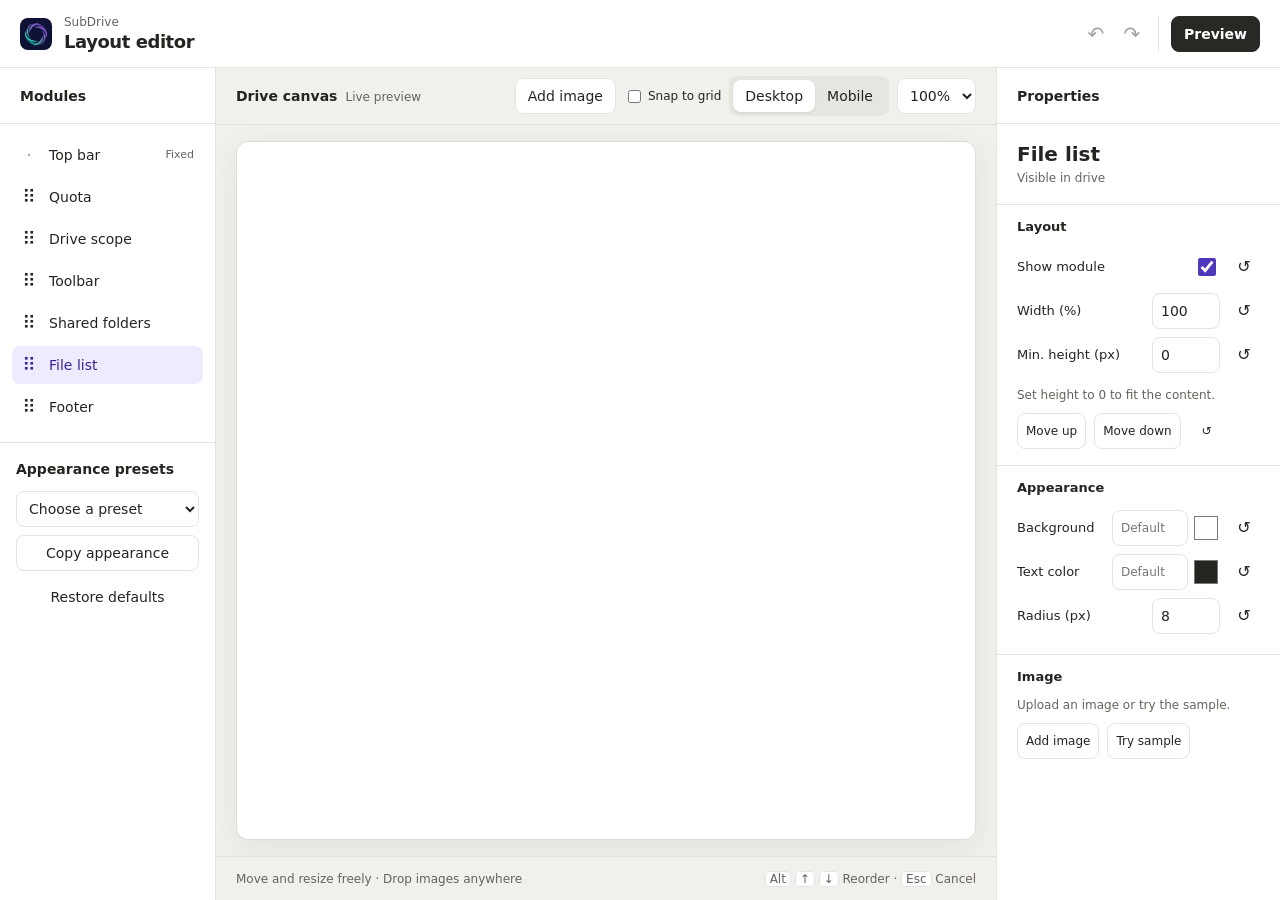
==== static/blocks-editor-en.html @ d9ae136d "feat(visual): 视觉基础五层 + 全屏积木编辑器（Codex 交付） - 样式分层：visual-tokens / components / pages / ux / finish / a" ====
<!doctype html>
<html lang="en">
<meta charset="utf-8">
<meta name="viewport" content="width=device-width, initial-scale=1">
<title>Layout editor · SubDrive</title>
<style>
:root {
  color-scheme: light;
  --paper: #fff;
  --canvas: #f1f0ed;
  --line: #e5e3df;
  --ink: #252421;
  --muted: #66635e;
  --soft: #f6f5f3;
  --accent: #5038bd;
  --tint: #efebff;
  font: 14px/20px Inter, "Segoe UI", "Microsoft YaHei", system-ui, sans-serif;
  color: var(--ink);
}
* { box-sizing: border-box; }
body { margin: 0; height: 100dvh; display: flex; flex-direction: column; overflow: hidden; }
[hidden] { display: none !important; }
h1, h2, h3, p { margin: 0; }
button, input, select { font: inherit; color: inherit; }
button, select, input[type=number], input[type=text] {
  height: 36px; border: 1px solid var(--line); border-radius: 8px; background: var(--paper);
}
button { padding: 0 12px; cursor: pointer; white-space: nowrap; }
select, input[type=text], input[type=number] { padding: 0 8px; min-width: 0; }
button:hover:not(:disabled) { background: var(--soft); }
button:disabled { opacity: .42; cursor: default; }
:focus-visible { outline: 2px solid var(--accent); outline-offset: 2px; }
.primary { background: #292824; color: white; border-color: #292824; font-weight: 650; }
.primary:hover:not(:disabled) { background: #46433f; }
.quiet, .icon { border-color: transparent; background: transparent; }
.icon { width: 36px; padding: 0; font-size: 20px; }
.mast { display: flex; align-items: center; justify-content: space-between; gap: 12px; min-height: 68px; padding: 8px 20px; border-bottom: 1px solid var(--line); }
.identity, .top-actions, .history, .canvas-tools { display: flex; align-items: center; gap: 8px; }
.identity { gap: 12px; }
.identity img { border-radius: 8px; }
.product { color: var(--muted); font-size: 12px; line-height: 16px; display: block; }
h1 { font-size: 18px; line-height: 24px; letter-spacing: -.025em; }
h2 { font-size: 14px; line-height: 20px; }
.history { gap: 0; padding: 0 8px; margin-right: 4px; border-right: 1px solid var(--line); }
.workspace { display: grid; grid-template-columns: 216px minmax(0, 1fr) 284px; min-height: 0; flex: 1; }
.rail { background: var(--paper); min-height: 0; overflow: auto; }
.layers { border-right: 1px solid var(--line); }
.inspector { border-left: 1px solid var(--line); }
.panel-head { display: flex; justify-content: space-between; align-items: center; min-height: 56px; padding: 8px 20px; border-bottom: 1px solid var(--line); }
#layers { padding: 12px; }
.layer {
  display: grid; align-items: center; grid-template-columns: 32px minmax(0, 1fr); gap: 4px;
  border: 1px solid transparent; border-radius: 8px; margin-bottom: 4px;
}
.layer.is-selected { background: var(--tint); color: #392394; }
.layer.is-target { border-top-color: var(--accent); }
.layer button { border: 0; background: transparent; color: inherit; }
.layer-handle { padding: 0; font-size: 18px; touch-action: none; cursor: grab; }
.layer-name { padding: 0 8px 0 0; display: flex; align-items: center; justify-content: space-between; text-align: left; gap: 4px; }
.layer-name > span:last-child { font-size: 11px; color: var(--muted); }
.layer-tools { display: grid; gap: 8px; border-top: 1px solid var(--line); padding: 16px; }
.layer-tools label { font-weight: 650; margin-bottom: 4px; }
#sticker-layers { padding: 0 12px; }
.snap-control { display:flex; align-items:center; gap:4px; white-space:nowrap; font-size:12px; }
.snap-control input { accent-color:var(--accent); }
.stage { display: flex; flex-direction: column; min-width: 0; min-height: 0; background: var(--canvas); }
.stage-bar { min-height: 56px; display: flex; align-items: center; justify-content: space-between; gap: 8px; padding: 8px 20px; border-bottom: 1px solid #e2dfda; }
.stage-label { display: flex; align-items: baseline; gap: 8px; white-space: nowrap; }
.stage-label span, .stage-foot { color: var(--muted); font-size: 12px; }
.device { display: flex; padding: 4px; border-radius: 8px; background: #e7e5e0; }
.device button { height: 32px; background: transparent; border: 0; }
.device button[aria-pressed=true] { background: #fff; box-shadow: 0 1px 2px #211e151a; }
.stage-scroll { flex: 1; min-height: 0; padding: 16px 20px; display: flex; justify-content: center; overflow: auto; }
.preview-shell { width: min(calc((100% - 2px) * var(--zoom, 1) + 2px), calc(1078px * var(--zoom, 1) + 2px)); border: 1px solid #dedbd4; border-radius: 12px; overflow: hidden; background: #fff; box-shadow: 0 8px 32px #34302012; }
iframe { border: 0; display: block; width: 100%; height: 100%; }
.phone .preview-shell { max-width: calc(390px * var(--zoom, 1) + 2px); }
.stage-foot { min-height: 44px; display: flex; align-items: center; justify-content: space-between; gap: 8px; padding: 4px 20px; border-top: 1px solid #e2dfda; }
kbd { font: inherit; background: #fff; border: 1px solid var(--line); padding: 0 4px; border-radius: 4px; }
.selected-head { padding: 16px 20px; }
.selected-head h3 { font-size: 20px; line-height: 28px; }
.selected-head p, .hint, .empty-inspector { color: var(--muted); font-size: 12px; line-height: 20px; }
.empty-inspector { padding: 20px; }
.group { padding: 12px 20px 16px; border-top: 1px solid var(--line); }
.group h3 { font-size: 13px; margin-bottom: 8px; }
.field { display: grid; grid-template-columns: minmax(0, 1fr) auto 32px; align-items: center; gap: 8px; min-height: 44px; }
.field label, .field-name { font-size: 13px; }
.field input[type=number] { width: 68px; }
.field input[type=checkbox] { accent-color: var(--accent); width: 18px; height: 18px; margin: 0 4px; }
.field .clear { width: 32px; height: 32px; font-size: 16px; }
.color-control { display: flex; align-items: center; gap: 4px; }
.color-control input[type=text] { width: 76px; font-size: 12px; font-variant-numeric: tabular-nums; }
.color-control input[type=color] { width: 28px; height: 32px; border: 0; padding: 0; background: transparent; cursor: pointer; }
.field-buttons { display: flex; flex-wrap: wrap; gap: 8px; margin-top: 8px; }
.field-buttons button { padding: 0 8px; font-size: 12px; }
.hint { margin-top: 8px; }
.sticker-preview { display: block; height: 64px; width: 100%; object-fit: contain; border: 1px solid var(--line); border-radius: 8px; background: var(--soft); }
.sticker-target[aria-pressed=true] { color: var(--accent); background: var(--tint); }
.status { pointer-events: none; position: fixed; bottom: 56px; left: 50%; translate: -50% 0; z-index: 10; max-width: calc(100vw - 24px); padding: 8px 12px; border-radius: 8px; background: #292824; color: white; }
.status:empty { display: none; }
.sr-only { position: absolute; width: 1px; height: 1px; clip-path: inset(50%); overflow: hidden; }
#layers-toggle, #inspector-toggle, .mobile-close { display: none; }
.show-effect .workspace { grid-template-columns: minmax(0, 1fr); }
.show-effect .rail, .show-effect .stage-foot { display: none; }
dialog { width: min(380px, calc(100% - 32px)); border: 1px solid var(--line); border-radius: 12px; padding: 20px; color: var(--ink); }
dialog::backdrop { background: #29282466; }
dialog p { margin: 8px 0 16px; color: var(--muted); }
.dialog-actions { display: flex; justify-content: flex-end; gap: 8px; }
@media (max-width: 899px) {
  .workspace { grid-template-columns: minmax(0, 1fr); position: relative; --drawer-height: min(46dvh, 416px); }
  .rail { display: none; position: absolute; z-index: 3; inset: auto 0 0; height: var(--drawer-height); border: 1px solid var(--line); border-radius: 16px 16px 0 0; box-shadow: 0 -8px 32px #34302024; }
  .rail.is-open { display: block; }
  .workspace:has(.rail.is-open) .stage-scroll { margin-bottom: calc(var(--drawer-height) - 44px); }
  .panel-head { position: sticky; top: 0; z-index: 1; background: var(--paper); min-height: 48px; }
  #layers-toggle, #inspector-toggle, .mobile-close { display: inline-block; }
  .show-effect #layers-toggle { display: none; }
  .stage-scroll { padding: 12px; }
  .stage-bar, .stage-foot { padding-inline: 12px; }
}
@media (max-width: 560px) {
  .mast { min-height: 60px; padding: 8px 12px; flex-wrap:wrap; }
  .identity { gap: 8px; }
  h1 { font-size: 16px; }
  .history { padding: 0 4px 0 0; margin: 0; }
  .history .icon { width: 32px; }
  .stage-bar { min-height: 52px; }
  .stage-bar { flex-wrap:wrap; }
  .canvas-tools { flex-wrap:wrap; }
  .top-actions { gap:4px; flex-wrap:wrap; }
  .top-actions button { padding-inline:8px; }
  .stage-label { display:none; }
  .stage-label span, .stage-foot span:nth-child(2), .device { display: none; }
  .stage-foot { min-height: 48px; }
}

</style>
<body>
<header class="mast">
  <div class="identity">
    <img src="/static/logo.png" width="32" height="32" alt="">
    <div><span class="product">SubDrive</span><h1>Layout editor</h1></div>
  </div>
  <div class="top-actions">
    <button id="close-editor" hidden>Close</button>
    <div class="history" aria-label="Edit history">
      <button id="undo" class="icon" aria-label="Undo" title="Undo (Ctrl+Z)" disabled>↶</button>
      <button id="redo" class="icon" aria-label="Redo" title="Redo (Ctrl+Shift+Z)" disabled>↷</button>
    </div>
    <button id="preview" class="primary" aria-pressed="false">Preview</button>
    <button id="save-editor" class="primary" hidden>Save appearance</button>
  </div>
</header>
<div class="workspace">
  <aside class="layers rail" aria-label="Modules and appearance">
    <div class="panel-head"><h2>Modules</h2><button class="icon mobile-close" id="layers-close" aria-label="Close modules">×</button></div>
    <div id="layers"></div>
    <div id="sticker-layers"></div>
    <div class="layer-tools">
      <label for="preset">Appearance presets</label>
      <select id="preset">
        <option value="">Choose a preset</option>
        <option value="light">Minimal white</option>
        <option value="dark">Dark focus</option>
        <option value="paper">Paper</option>
      </select>
      <button id="copy">Copy appearance</button>
      <button id="reset" class="quiet">Restore defaults</button>
    </div>
  </aside>
  <main class="stage" aria-label="Drive canvas">
    <div class="stage-bar">
      <div class="stage-label">
        <h2>Drive canvas</h2><span>Live preview</span>
      </div>
      <div class="canvas-tools">
        <button id="add-sticker">Add image</button>
        <label class="snap-control"><input id="snap-grid" type="checkbox">Snap to grid</label>
        <button id="layers-toggle" aria-expanded="false">Modules</button>
        <div class="device" role="group" aria-label="Preview size">
          <button id="desktop" aria-pressed="true">Desktop</button>
          <button id="phone" aria-pressed="false">Mobile</button>
        </div>
        <label class="zoom"><span class="sr-only">Canvas zoom</span><select id="zoom">
          <option value="1">100%</option><option value=".9">90%</option><option value=".8">80%</option><option value=".65">65%</option>
        </select></label>
      </div>
    </div>
    <div class="stage-scroll" id="stage-scroll">
      <div class="preview-shell">
        <iframe id="drive" title="SubDrive live preview"></iframe>
      </div>
    </div>
    <div class="stage-foot">
      <span>Move and resize freely · Drop images anywhere</span>
      <span><kbd>Alt</kbd> <kbd>↑</kbd> <kbd>↓</kbd> Reorder · <kbd>Esc</kbd> Cancel</span>
      <button id="inspector-toggle" aria-expanded="false">Properties</button>
    </div>
  </main>
  <aside class="inspector rail" aria-label="Module properties">
    <div class="panel-head"><h2>Properties</h2><button class="icon mobile-close" id="inspector-close" aria-label="Close properties">×</button></div>
    <div id="inspector"></div>
  </aside>
</div>
<div id="status" role="status" class="status"></div>
<input type="file" id="image-file" accept="image/png,image/jpeg,image/webp,image/gif,image/avif" hidden>
<dialog id="reset-dialog">
  <form method="dialog">
    <h2>Restore the default appearance?</h2>
    <p>This restores every module's style and order. You can undo this change.</p>
    <div class="dialog-actions"><button value="cancel" autofocus>Cancel</button><button class="primary" value="reset">Restore defaults</button></div>
  </form>
</dialog>
<script>
const previewDocument = "";
const sampleSticker = "[data-uri]";
const $ = selector => document.querySelector(selector);
const iframe = $("#drive");
const labels = {
  topbar: "Top bar", quota: "Quota", scope: "Drive scope", toolbar: "Toolbar",
  shared: "Shared folders", files: "File list", foot: "Footer"
};
const selectors = {
  topbar: ".topbar", quota: ".quota-card", scope: "#nav-scope",
  toolbar: ".toolbar", shared: "#shared-card", files: "#dropzone", foot: ".drive-foot"
};
const defaultOrder = Object.keys(labels).slice(1);
const defaults = { visible: true, bg: "", fg: "", radius: null, width: 100,
  height: 0, image: "", fit: "cover", x: 50, y: 50 };
const light = () => ({ preset: "light", order: [...defaultOrder], blocks: {} });
const presets = {
  light,
  dark: () => ({ ...light(), preset: "dark", blocks: {
    quota: { bg: "#232733" }, files: { bg: "#1c2029" }
  }}),
  paper: () => ({ ...light(), preset: "paper", blocks: {
    quota: { bg: "#fff6e6", radius: 12 }, files: { bg: "#fffdf7", radius: 12 }
  }})
};
const clamp = (value, min, max) => Math.max(min, Math.min(max, value));
const block = (id, source = state) => ({ ...defaults, ...source.blocks[id] });
const withBlock = (id, patch) => ({
  ...state, blocks: { ...state.blocks, [id]: { ...state.blocks[id], ...patch } }
});
let editorBoot;
try { editorBoot = window.parent !== window ? window.parent.SUBDRIVE_EDITOR_BOOT : null; } catch {}
let state = editorBoot?.state ? structuredClone(editorBoot.state) : light();
let previewBackground = "";
state.order ||= [...defaultOrder];
state.blocks ||= {};
const past = [];
const future = [];
let selected = "files";
let editing = true;
let positioning = false;
let gesture;
let drawer;
let pendingImage;
let noticeTimer;
let drive;
const modules = {};
const handles = {};
const stickerNodes = new Map();

function ensureCanvas() {
  if (state.canvas) return state.canvas;
  const main = drive.querySelector(".drive-main");
  const origin = main.getBoundingClientRect();
  const blocks = {};
  for (const id of defaultOrder) {
    const rect = modules[id].getBoundingClientRect();
    blocks[id] = { x: rect.left - origin.left, y: rect.top - origin.top,
      w: rect.width || origin.width - 48, h: rect.height || 64 };
  }
  state = { ...state, canvas: { v: 1, snap: false, width: main.clientWidth,
    height: Math.max(main.scrollHeight + 200, 900), blocks, stickers: [] } };
  return state.canvas;
}

function canvasScale() {
  return state.canvas ? drive.querySelector(".drive-main").clientWidth / state.canvas.width : 1;
}

function isSticker(id = selected) {
  return Boolean(state.canvas?.stickers.some(item => item.id === id));
}

function canvasPatch(id, patch) {
  const canvas = ensureCanvas();
  if (isSticker(id)) {
    const stickers = canvas.stickers.map(item => item.id === id ? { ...item, ...patch } : item);
    return { ...state, canvas: { ...canvas, height: Math.max(canvas.height,
      ...stickers.map(item => item.y + item.h + 40)), stickers } };
  }
  const rect = { ...canvas.blocks[id], ...patch };
  return { ...state, canvas: { ...canvas,
    height: Math.max(canvas.height, rect.y + rect.h + 40),
    blocks: { ...canvas.blocks, [id]: rect } } };
}

function renderCanvas(source) {
  const main = drive.querySelector(".drive-main");
  const canvas = source.canvas;
  main.classList.toggle("free-canvas", Boolean(canvas));
  main.classList.toggle("grid-visible", Boolean(canvas?.snap && editing));
  $("#snap-grid").checked = Boolean(canvas?.snap);
  if (!canvas) {
    main.style.minHeight = "";
    for (const node of Object.values(modules)) {
      for (const prop of ["position", "left", "top", "width", "height", "z-index"]) node.style.removeProperty(prop);
    }
  } else {
    const scale = main.clientWidth / canvas.width;
    let height = canvas.height;
    for (const [id, rect] of Object.entries(canvas.blocks)) {
      const node = modules[id];
      if (!node || id === "topbar") continue;
      Object.assign(node.style, { position: "absolute", left: rect.x * scale + "px",
        top: rect.y * scale + "px", width: rect.w * scale + "px", minHeight: rect.h * scale + "px",
        zIndex: String(source.order.indexOf(id) + 1) });
      height = Math.max(height, rect.y + Math.max(rect.h, node.offsetHeight / scale) + 40);
    }
    // 与生产画布相同，文字换行造成增高时只顺延原先不重叠的下方Modules。
    const rows = Object.entries(canvas.blocks).filter(([id]) =>
      modules[id] && block(id, source).visible).map(([id, rect]) => ({
        node: modules[id], rect, top: rect.y * scale
      })).sort((a, b) => a.rect.y - b.rect.y);
    rows.forEach((row, index) => {
      rows.slice(0, index).forEach(above => {
        const gap = row.rect.y - above.rect.y - above.rect.h;
        const intersects = row.rect.x < above.rect.x + above.rect.w &&
          row.rect.x + row.rect.w > above.rect.x;
        if (intersects && gap >= -1) {
          row.top = Math.max(row.top, above.top + above.node.offsetHeight + Math.max(0, gap) * scale);
        }
      });
      row.node.style.top = row.top + "px";
      height = Math.max(height, (row.top + row.node.offsetHeight) / scale + 40);
    });
    for (const item of canvas.stickers) height = Math.max(height, item.y + item.h + 40);
    main.style.minHeight = height * scale + "px";
  }
  const ids = new Set(canvas?.stickers.map(item => item.id) || []);
  for (const [id, node] of stickerNodes) {
    if (!ids.has(id)) { node.remove(); stickerNodes.delete(id); }
  }
  for (const item of canvas?.stickers || []) {
    let node = stickerNodes.get(item.id);
    if (!node) {
      node = drive.createElement("div");
      node.className = "canvas-sticker";
      node.dataset.sticker = item.id;
      node.innerHTML = '<img alt="Canvas image"><button class="sticker-resize" aria-label="Resize image">↘</button>';
      node.addEventListener("pointerdown", event => {
        if (!event.target.closest("button")) startGesture(event, item.id, "move", true);
      });
      node.addEventListener("focus", () => selectBlock(item.id));
      node.addEventListener("click", event => { event.stopPropagation(); selectBlock(item.id); });
      attachHandle(node.querySelector("button"), item.id, "size", true);
      main.append(node);
      stickerNodes.set(item.id, node);
    }
    const scale = main.clientWidth / canvas.width;
    Object.assign(node.style, { left: item.x * scale + "px", top: item.y * scale + "px",
      width: item.w * scale + "px", height: item.h * scale + "px" });
    node.querySelector("img").src = item.image;
    node.querySelector("button").hidden = !editing || selected !== item.id;
    node.classList.toggle("selected", editing && selected === item.id);
    node.tabIndex = editing ? 0 : -1;
  }
}

function renderStickerLayers() {
  const box = $("#sticker-layers");
  const existing = new Map([...box.children].map(node => [node.dataset.sticker, node]));
  const ids = new Set((state.canvas?.stickers || []).map(item => item.id));
  for (const [id, node] of existing) if (!ids.has(id)) node.remove();
  for (const [index, sticker] of (state.canvas?.stickers || []).entries()) {
    let button = existing.get(sticker.id);
    if (!button) {
      button = document.createElement("button");
      button.className = "layer-name";
      button.dataset.sticker = sticker.id;
      button.addEventListener("focus", () => selectBlock(sticker.id));
      button.addEventListener("click", () => selectBlock(sticker.id, true));
      box.append(button);
    }
    button.textContent = "Image " + (index + 1);
    button.setAttribute("aria-pressed", String(selected === sticker.id));
  }
}

function coordinateFields(rect) {
  return numberField("cx", "X position (px)", 0, 6000, 1, Math.round(rect.x)) +
    numberField("cy", "Y position (px)", 0, 12000, 1, Math.round(rect.y)) +
    numberField("cw", "Width (px)", 24, 6000, 1, Math.round(rect.w)) +
    numberField("ch", "Height (px)", 24, 12000, 1, Math.round(rect.h));
}

async function addSticker(file, point) {
  ensureCanvas();
  try {
    const image = await prepareImage(file);
    const canvas = state.canvas || ensureCanvas();
    const id = "sticker-" + crypto.randomUUID();
    const w = Math.min(192, canvas.width - 32);
    const snap = value => canvas.snap ? Math.round(value / 8) * 8 : value;
    const sticker = { id, image, x: clamp(snap(point?.x ?? 32), 0, canvas.width - w),
      y: snap(point?.y ?? 32), w, h: w * 2 / 3 };
    selected = id;
    commit({ ...state, canvas: { ...canvas, height: Math.max(canvas.height, sticker.y + sticker.h + 40),
      stickers: [...canvas.stickers, sticker] } });
    notice("Canvas image added");
  } catch { notice("Unable to read this image. Choose an image under 20 MB."); }
}

function notice(message) {
  $("#status").textContent = message;
  clearTimeout(noticeTimer);
  noticeTimer = setTimeout(() => { $("#status").textContent = ""; }, 2500);
}

function commit(next) {
  if (JSON.stringify(next) === JSON.stringify(state)) return false;
  past.push(state);
  if (past.length > 40) past.shift();
  future.length = 0;
  state = next;
  render();
  return true;
}

function stepHistory(undo) {
  if (gesture) return;
  const from = undo ? past : future;
  const to = undo ? future : past;
  if (!from.length) return;
  to.push(state);
  state = from.pop();
  positioning = false;
  render();
  notice(undo ? "Undone" : "Redone");
}

function selectBlock(id, open = false) {
  if (!editing) return;
  if (id !== selected) {
    selected = id;
    positioning = false;
    render();
  }
  if (open && matchMedia("(max-width: 899px)").matches) setDrawer("inspector", true);
}

function setDrawer(next, focus = false) {
  drawer = next;
  for (const name of ["layers", "inspector"]) {
    const open = drawer === name;
    $(".rail." + name).classList.toggle("is-open", open);
    $("#" + name + "-toggle").setAttribute("aria-expanded", String(open));
  }
  if (focus && drawer && matchMedia("(max-width: 899px)").matches) {
    $("#" + drawer + "-close").focus();
  }
}

function showEffect(value) {
  editing = !value;
  positioning = false;
  setDrawer(null);
  document.body.classList.toggle("show-effect", value);
  $("#preview").setAttribute("aria-pressed", String(value));
  $("#preview").textContent = value ? "Back to editor" : "Preview";
  renderDrive();
}

function renderDrive(source = state) {
  if (!drive) return;
  const root = drive.documentElement;
  root.dataset.theme = source.preset === "dark" ? "dark" : "light";
  root.dataset.palette = source.preset;
  editorBoot?.refreshAccent?.(root);
  if (editorBoot) drive.body.style.backgroundColor = source.themeChanged
    ? (source.preset === "paper" ? "#f4eee1" : "") : previewBackground;
  root.classList.toggle("editing", editing);
  const main = drive.querySelector(".drive-main");
  const domOrder = [...main.querySelectorAll(":scope > .module")];
  if (source.order.some((id, index) => modules[id] !== domOrder[index])) {
    const focused = drive.activeElement;
    for (const id of source.order) main.append(modules[id]);
    if (main.contains(focused)) focused.focus({ preventScroll: true });
  }
  for (const [id, node] of Object.entries(modules)) {
    const props = block(id, source);
    const active = selected === id && editing;
    node.classList.toggle("module-selected", active);
    node.tabIndex = editing ? 0 : -1;
    node.style.display = props.visible ? "" : "none";
    node.style.order = String(source.order.indexOf(id));
    node.style.backgroundColor = props.bg;
    node.style.color = props.fg;
    node.style.setProperty("--module-fg", props.fg || "currentColor");
    node.classList.toggle("custom-fg", Boolean(props.fg));
    node.style.borderRadius = props.radius === null ? "" : props.radius + "px";
    node.style.setProperty("--module-width", props.width + "%");
    node.style.minHeight = props.height ? props.height + "px" : "";
    node.style.backgroundImage = props.image ? 'url("' + props.image + '")' : "";
    node.style.backgroundSize = props.fit;
    node.style.backgroundPosition = props.x + "% " + props.y + "%";
    const controls = handles[id];
    if (controls) {
      controls.group.hidden = !active;
      controls.pin.hidden = !(active && positioning && props.image);
      controls.pin.style.left = clamp(props.x, 4, 96) + "%";
      controls.pin.style.top = clamp(props.y, 8, 92) + "%";
    }
  }
  renderCanvas(source);
}

function renderLayers() {
  const layerList = $("#layers");
  const ids = ["topbar", ...state.order];
  if (!ids.every((id, index) => layerList.children[index]?.dataset.id === id)) {
    const focused = document.activeElement;
    for (const id of ids) layerList.append(layerList.querySelector('[data-id="' + id + '"]'));
    if (layerList.contains(focused)) focused.focus({ preventScroll: true });
  }
  for (const item of layerList.children) {
    const id = item.dataset.id;
    item.classList.toggle("is-selected", id === selected);
    item.querySelector(".layer-name").setAttribute("aria-pressed", String(id === selected));
    item.querySelector(".layer-meta").textContent = id === "topbar" ? "Fixed"
      : !block(id).visible ? "Hidden" : "";
  }
}

const resetButton = (key, label) =>
  '<button class="icon clear" data-reset="' + key + '" title="Reset ' + label +
  '" aria-label="Reset ' + label + '">↺</button>';
const field = (key, label, input) =>
  '<div class="field"><label for="prop-' + key + '">' + label + '</label>' +
  input + resetButton(key, label) + '</div>';
const numberField = (key, label, min, max, step, value) => field(key, label,
  '<input id="prop-' + key + '" data-prop="' + key + '" type="number" min="' + min +
  '" max="' + max + '" step="' + step + '" value="' + value + '">');
function colorField(key, label, value, fallback) {
  return field(key, label, '<div class="color-control"><input id="prop-' + key +
    '" data-prop="' + key + '" type="text" maxlength="7" spellcheck="false" placeholder="Default" value="' +
    value + '"><input data-prop="' + key + '" type="color" aria-label="Choose ' + label + '" value="' +
    (value || fallback) + '"></div>');
}

function renderInspector() {
  const panel = $("#inspector");
  const focus = panel.contains(document.activeElement) ? document.activeElement : null;
  const focusSelector = focus?.id ? "#" + focus.id
    : focus?.dataset.reset ? '[data-reset="' + focus.dataset.reset + '"]'
    : focus?.dataset.action ? '[data-action="' + focus.dataset.action + '"]'
    : focus?.type === "color" ? 'input[type=color][data-prop="' + focus.dataset.prop + '"]'
    : null;
  if (!selected) {
    panel.innerHTML = '<p class="empty-inspector">Select a module on the canvas or in the module list.</p>';
    return;
  }
  if (isSticker()) {
    const sticker = state.canvas.stickers.find(item => item.id === selected);
    panel.innerHTML = '<div class="selected-head"><h3>Canvas image</h3><p>Move anywhere on the canvas</p></div>' +
      '<section class="group">' + coordinateFields(sticker) +
      '<div class="field-buttons"><button data-action="delete-sticker">Delete image</button></div></section>';
    if (focusSelector) panel.querySelector(focusSelector)?.focus({ preventScroll: true });
    return;
  }
  const id = selected;
  const props = block(id);
  const fixed = id === "topbar";
  const group = (name, content) => '<section class="group"><h3>' + name + '</h3>' + content + '</section>';
  const fill = state.preset === "dark" ? "#20232c" : "#ffffff";
  const ink = state.preset === "dark" ? "#f1f0ed" : "#252421";
  const layout = fixed ? "" : group("Layout",
    field("visible", "Show module", '<input id="prop-visible" data-prop="visible" type="checkbox" ' +
      (props.visible ? "checked" : "") + ">") +
    (state.canvas?.blocks[id] ? coordinateFields(state.canvas.blocks[id]) :
      numberField("width", "Width (%)", 10, 100, 1, props.width) +
      numberField("height", "Min. height (px)", 0, 480, 4, props.height) +
      (props.height ? "" : '<p class="hint">Set height to 0 to fit the content.</p>')) +
    '<div class="field-buttons"><button data-action="up" ' +
    (state.order[0] === id ? "disabled" : "") + '>Move up</button><button data-action="down" ' +
    (state.order.at(-1) === id ? "disabled" : "") + '>Move down</button>' +
    resetButton("order", "Order") + "</div>");
  const style = group("Appearance", colorField("bg", "Background", props.bg, fill) +
    colorField("fg", "Text color", props.fg, ink) +
    (fixed ? "" : numberField("radius", "Radius (px)", 0, 32, 1, props.radius ?? 8)));
  const sticker = fixed ? "" : group("Image",
    (props.image ? '<img class="sticker-preview" alt="Current image">' :
      '<p class="hint">Upload an image or try the sample.</p>') +
    '<div class="field-buttons"><button data-action="upload">' + (props.image ? "Replace" : "Add image") +
    '</button><button data-action="sample">Try sample</button>' +
    (props.image ? '<button data-reset="image">Delete image</button>' : "") + "</div>" +
    (props.image ? field("fit", "Image fit", '<select id="prop-fit" data-prop="fit"><option value="cover"' +
      (props.fit === "cover" ? " selected" : "") + '>Cover</option><option value="contain"' +
      (props.fit === "contain" ? " selected" : "") + '>Contain</option></select>') +
      numberField("x", "Horizontal position (%)", 0, 100, 1, props.x) +
      numberField("y", "Vertical position (%)", 0, 100, 1, props.y) +
      '<div class="field-buttons"><button class="sticker-target" data-action="position" aria-pressed="' +
      positioning + '"' + (props.visible ? "" : " disabled") + '>Position on canvas</button></div>' : ""));
  panel.innerHTML = '<div class="selected-head"><h3>' + labels[id] + "</h3><p>" +
    (fixed ? "Fixed module with editable colors" : props.visible ? "Visible in drive" : "Hidden. You can restore it here.") +
    "</p></div>" + layout + style + sticker;
  if (props.image) panel.querySelector(".sticker-preview").src = props.image;
  if (focusSelector) panel.querySelector(focusSelector)?.focus({ preventScroll: true });
}

function render() {
  if (selected && !labels[selected] && !isSticker()) selected = null;
  renderDrive();
  renderLayers();
  renderStickerLayers();
  renderInspector();
  $("#undo").disabled = !past.length;
  $("#redo").disabled = !future.length;
}

function moveBlock(id, offset) {
  const index = state.order.indexOf(id);
  if (index < 0) return;
  const next = clamp(index + offset, 0, state.order.length - 1);
  if (index === next) return;
  const order = [...state.order];
  order.splice(index, 1);
  order.splice(next, 0, id);
  let canvas = state.canvas;
  if (canvas) {
    const blocks = { ...canvas.blocks };
    order.forEach((key, position) => {
      const destination = canvas.blocks[state.order[position]];
      const current = canvas.blocks[key];
      if (current && destination) blocks[key] = { ...current,
        x: clamp(destination.x, 0, Math.max(0, canvas.width - current.w)), y: destination.y };
    });
    canvas = { ...canvas, blocks };
  }
  commit({ ...state, order, ...(canvas ? { canvas } : {}) });
  notice(labels[id] + " moved to position " + (next + 1) + "");
}

function reorderFromPointer(current, event) {
  const { id, inFrame } = current;
  const remaining = state.order.filter(key => key !== id);
  const surface = inFrame ? drive : document;
  const getNode = key => inFrame ? modules[key] : $('#layers [data-id="' + key + '"]');
  const candidates = remaining.filter(key => !inFrame || block(key).visible);
  const before = candidates.find(key => {
    const rect = getNode(key).getBoundingClientRect();
    return event.clientY < rect.top + rect.height / 2;
  });
  const after = before ? null : candidates.at(-1);
  surface.querySelectorAll(".insert-before, .insert-after").forEach(node => {
    node.classList.remove("insert-before", "insert-after");
  });
  if (before || after) getNode(before || after).classList.add(before ? "insert-before" : "insert-after");
  const destination = before ? remaining.indexOf(before) : after ? remaining.indexOf(after) + 1 : -1;
  if (destination >= 0) remaining.splice(destination, 0, id);
  current.order = destination >= 0 ? remaining : state.order;
}

function startGesture(event, id, kind, inFrame) {
  if (!editing || gesture || event.button !== 0) return;
  event.preventDefault();
  event.stopPropagation();
  selectBlock(id);
  const handle = event.currentTarget;
  handle.setPointerCapture(event.pointerId);
  if (inFrame && kind !== "position") ensureCanvas();
  const node = modules[id] || stickerNodes.get(id);
  const rect = node.getBoundingClientRect();
  const parentWidth = drive.querySelector(".drive-main").clientWidth -
    parseFloat(iframe.contentWindow.getComputedStyle(drive.querySelector(".drive-main")).paddingInlineStart) * 2;
  gesture = { handle, id, kind, inFrame, rect, parentWidth, x: event.clientX,
    y: event.clientY, pointerId: event.pointerId, moved: false };
  if (inFrame && kind !== "position") {
    gesture.original = isSticker(id) ? state.canvas.stickers.find(item => item.id === id) : state.canvas.blocks[id];
    gesture.scale = canvasScale();
  }
  handle.addEventListener("pointermove", updateGesture);
  handle.addEventListener("pointerup", finishGesture);
  handle.addEventListener("pointercancel", cancelGesture);
  handle.addEventListener("lostpointercapture", cancelGesture);
}

function updateGesture(event) {
  if (!gesture || event.pointerId !== gesture.pointerId) return;
  const current = gesture;
  const dx = event.clientX - current.x;
  const dy = event.clientY - current.y;
  if (!current.moved && Math.hypot(dx, dy) < 4) return;
  current.moved = true;
  if (current.inFrame && current.original && ["move", "size"].includes(current.kind)) {
    const rect = current.original;
    const scale = current.scale;
    const snap = value => state.canvas.snap ? Math.round(value / 8) * 8 : Math.round(value);
    const patch = current.kind === "move"
      ? { x: Math.max(0, snap(rect.x + dx / scale)), y: Math.max(0, snap(rect.y + dy / scale)) }
      : { w: Math.max(24, snap(rect.w + dx / scale)), h: Math.max(24, snap(rect.h + dy / scale)) };
    patch.x = patch.x === undefined ? undefined : Math.min(patch.x, Math.max(0, state.canvas.width - rect.w));
    if (patch.x === undefined) delete patch.x;
    if (patch.w !== undefined) patch.w = Math.min(patch.w, state.canvas.width - rect.x);
    current.canvasPatch = patch;
    renderDrive(canvasPatch(current.id, patch));
    return;
  }
  if (current.kind === "order") {
    reorderFromPointer(current, event);
    if (current.inFrame) {
      const height = drive.documentElement.clientHeight;
      if (event.clientY < 32) iframe.contentWindow.scrollBy(0, -16);
      if (event.clientY > height - 32) iframe.contentWindow.scrollBy(0, 16);
    }
    return;
  }
  const { rect, parentWidth, id } = current;
  const px = value => Math.round(value / 4) * 4;
  if (current.kind === "size") {
    const patch = {};
    if (Math.abs(dx) >= 4) {
      patch.width = clamp(px((rect.width + dx) * 100 / parentWidth), parentWidth < 500 ? 80 : 56, 100);
    }
    if (Math.abs(dy) >= 4) patch.height = clamp(px(rect.height + dy), 0, 480);
    current.patch = patch;
  } else {
    current.patch = {
      x: clamp(Math.round((event.clientX - rect.left) * 100 / rect.width), 0, 100),
      y: clamp(Math.round((event.clientY - rect.top) * 100 / rect.height), 0, 100)
    };
  }
  renderDrive(withBlock(id, current.patch));
}

function clearGesture() {
  const current = gesture;
  if (!current) return null;
  gesture = null;
  const { handle, pointerId } = current;
  handle.removeEventListener("pointermove", updateGesture);
  handle.removeEventListener("pointerup", finishGesture);
  handle.removeEventListener("pointercancel", cancelGesture);
  handle.removeEventListener("lostpointercapture", cancelGesture);
  if (handle.hasPointerCapture(pointerId)) handle.releasePointerCapture(pointerId);
  for (const surface of [document, drive]) {
    surface?.querySelectorAll(".insert-before, .insert-after").forEach(node =>
      node.classList.remove("insert-before", "insert-after"));
  }
  return current;
}
function finishGesture() {
  const current = clearGesture();
  if (!current) return;
  if (current.canvasPatch) {
    commit(canvasPatch(current.id, current.canvasPatch));
  } else if (current.order && current.order.some((id, index) => id !== state.order[index])) {
    commit({ ...state, order: current.order });
    notice(labels[current.id] + " reordered");
  } else if (current.patch && Object.keys(current.patch).length) {
    commit(withBlock(current.id, current.patch));
  }
  renderDrive();
}
function cancelGesture() {
  clearGesture();
  renderDrive();
}

function keyboard(event) {
  if (event.defaultPrevented || event.isComposing || $("#reset-dialog").open) return;
  if (event.key === "Escape") {
    event.preventDefault();
    if (gesture) cancelGesture();
    else if (!editing) showEffect(false);
    else if (positioning) { positioning = false; render(); }
    else {
      if (drawer) setDrawer(null);
      if (selected) selectBlock(null);
    }
    return;
  }
  if (event.target.closest("input, select, textarea, [contenteditable=true]") || !editing) return;
  if ((event.ctrlKey || event.metaKey) && event.key.toLowerCase() === "z") {
    event.preventDefault();
    stepHistory(!event.shiftKey);
  }
  if (selected && event.altKey && ["ArrowUp", "ArrowDown"].includes(event.key)) {
    event.preventDefault();
    moveBlock(selected, event.key === "ArrowUp" ? -1 : 1);
  }
  if (selected && state.canvas && !event.altKey && ["ArrowUp", "ArrowDown", "ArrowLeft", "ArrowRight"].includes(event.key)) {
    const rect = isSticker() ? state.canvas.stickers.find(item => item.id === selected) : state.canvas.blocks[selected];
    if (rect) {
      event.preventDefault();
      const amount = event.shiftKey ? 8 : 1;
      const x = rect.x + (event.key === "ArrowRight" ? amount : event.key === "ArrowLeft" ? -amount : 0);
      const y = rect.y + (event.key === "ArrowDown" ? amount : event.key === "ArrowUp" ? -amount : 0);
      commit(canvasPatch(selected, { x: clamp(x, 0, state.canvas.width - rect.w), y: Math.max(0, y) }));
    }
  }
  if (isSticker() && ["Delete", "Backspace"].includes(event.key)) {
    event.preventDefault();
    deleteSticker();
  }
}

function attachHandle(button, id, kind, inFrame) {
  button.addEventListener("pointerdown", event => startGesture(event, id, kind, inFrame));
}

function buildLayers() {
  for (const [id, label] of Object.entries(labels)) {
    const item = document.createElement("div");
    item.className = "layer";
    item.dataset.id = id;
    item.innerHTML = '<button class="layer-handle" tabindex="-1" aria-label="Drag ' + label + '">' +
      (id === "topbar" ? "·" : "⠿") + '</button><button class="layer-name"><span>' + label +
      '</span><span class="layer-meta"></span></button>';
    const grip = item.firstElementChild;
    if (id === "topbar") grip.disabled = true;
    else attachHandle(grip, id, "order", false);
    const button = item.querySelector(".layer-name");
    button.addEventListener("focus", () => selectBlock(id));
    button.addEventListener("click", () => selectBlock(id, true));
    $("#layers").append(item);
  }
}

function initDrive() {
  drive = iframe.contentDocument;
  previewBackground = drive.body.style.backgroundColor;
  drive.querySelectorAll("button, input, a").forEach(node => { node.tabIndex = -1; });
  for (const [id, selector] of Object.entries(selectors)) {
    const node = drive.querySelector(selector);
    node.classList.add("module");
    node.setAttribute("aria-label", labels[id]);
    if (id !== "topbar") {
      const group = drive.createElement("div");
      group.className = "module-controls";
      group.innerHTML = '<button class="module-grip" tabindex="-1" title="Move freely" aria-label="Move freely">⠿</button>' +
        '<button class="module-size" tabindex="-1" title="Drag to resize" aria-label="Drag to resize">↘</button>' +
        '<button class="module-pin" tabindex="-1" title="Drag to position the image" aria-label="Drag to position the image">＋</button>';
      const [grip, resize, pin] = group.children;
      node.append(group);
      attachHandle(grip, id, "move", true);
      attachHandle(resize, id, "size", true);
      attachHandle(pin, id, "position", true);
      handles[id] = { group, pin };
    }
    modules[id] = node;
    node.addEventListener("focus", () => selectBlock(id));
    node.addEventListener("click", event => {
      if (!editing || event.target.closest(".module-controls")) return;
      selectBlock(id);
      if (drawer === "layers") setDrawer(null);
    });
    if (id !== "topbar") {
      node.addEventListener("pointerdown", event => {
        if (!event.target.closest(".module-controls, input, button, a")) startGesture(event, id, "move", true);
      });
      node.addEventListener("dragover", event => {
        if (editing && event.dataTransfer.types.includes("Files")) {
          event.preventDefault();
          event.dataTransfer.dropEffect = "copy";
          node.classList.add("sticker-drop");
        }
      });
      node.addEventListener("dragleave", event => {
        if (!node.contains(event.relatedTarget)) node.classList.remove("sticker-drop");
      });
      node.addEventListener("drop", event => {
        if (!editing) return;
        event.preventDefault();
        node.classList.remove("sticker-drop");
        selectBlock(id);
        // 图片统一由画布处理，以落点创建Canvas image。
      });
    }
  }
  drive.addEventListener("dragover", event => event.preventDefault());
  drive.addEventListener("drop", event => {
    event.preventDefault();
    if (!editing) return;
    const file = event.dataTransfer.files[0];
    if (!file) return;
    ensureCanvas();
    const rect = drive.querySelector(".drive-main").getBoundingClientRect();
    const scale = canvasScale();
    addSticker(file, { x: clamp((event.clientX - rect.left) / scale, 0, state.canvas.width - 24),
      y: Math.max(0, (event.clientY - rect.top) / scale) });
  });
  drive.addEventListener("click", event => {
    if (event.target.closest("button, a, input")) event.preventDefault();
    if (editing && !event.target.closest(".module, .canvas-sticker")) selectBlock(null);
  });
  drive.addEventListener("keydown", keyboard);
  new ResizeObserver(() => { if (!gesture) renderDrive(); }).observe(drive.querySelector(".drive-main"));
  renderDrive();
}

$("#inspector").addEventListener("input", event => {
  const input = event.target;
  if (input.dataset.prop?.startsWith("c") && ["cx", "cy", "cw", "ch"].includes(input.dataset.prop)) {
    if (input.value !== "" && input.validity.valid) renderDrive(canvasPatch(selected, { [input.dataset.prop.slice(1)]: input.valueAsNumber }));
    return;
  }
  if (input.type === "color") {
    renderDrive(withBlock(selected, { [input.dataset.prop]: input.value }));
    $("#prop-" + input.dataset.prop).value = input.value;
  } else if (input.type === "number" && input.value !== "" && input.validity.valid) {
    renderDrive(withBlock(selected, { [input.dataset.prop]: input.valueAsNumber }));
  }
});
$("#inspector").addEventListener("change", event => {
  const input = event.target;
  const key = input.dataset.prop;
  if (!key || !selected) return;
  if (["cx", "cy", "cw", "ch"].includes(key)) {
    if (!Number.isFinite(input.valueAsNumber)) { render(); return; }
    const canvas = ensureCanvas();
    const rect = isSticker() ? canvas.stickers.find(item => item.id === selected) : canvas.blocks[selected];
    const max = key === "cx" ? canvas.width - rect.w : key === "cw" ? canvas.width - rect.x : Number(input.max);
    commit(canvasPatch(selected, { [key.slice(1)]: clamp(input.valueAsNumber, Number(input.min), max) }));
    return;
  }
  let value = input.value;
  if (input.type === "number") {
    if (!Number.isFinite(input.valueAsNumber)) { render(); return; }
    const step = Number(input.step);
    value = clamp(Number(input.min) + Math.round((input.valueAsNumber - Number(input.min)) / step) * step,
      Number(input.min), Number(input.max));
  } else if (input.type === "checkbox") {
    value = input.checked;
    if (!value) positioning = false;
  }
  else if (input.type === "text" && value && !/^#[a-f\d]{6}$/i.test(value)) {
    notice("Enter a six-digit hex color, such as #5038BD.");
    render();
    return;
  }
  if (!commit(withBlock(selected, { [key]: value }))) render();
});

$("#inspector").addEventListener("click", event => {
  const button = event.target.closest("button");
  if (!button || !selected) return;
  const key = button.dataset.reset;
  const id = selected;
  if (["cx", "cy", "cw", "ch"].includes(key)) {
    const value = { cx: 24, cy: 24, cw: 192, ch: 128 }[key];
    commit(canvasPatch(id, { [key.slice(1)]: value }));
    return;
  }
  if (button.dataset.action === "delete-sticker") { deleteSticker(); return; }
  if (key === "order") moveBlock(id, defaultOrder.indexOf(id) - state.order.indexOf(id));
  else if (key === "image") {
    positioning = false;
    commit(withBlock(id, { image: "", fit: "cover", x: 50, y: 50 }));
  } else if (key) commit(withBlock(id, { [key]: defaults[key] }));
  const action = button.dataset.action;
  if (action === "up" || action === "down") moveBlock(id, action === "up" ? -1 : 1);
  if (action === "sample") commit(withBlock(id, { image: sampleSticker, fit: "cover", x: 50, y: 50 }));
  if (action === "upload") { pendingImage = id; $("#image-file").click(); }
  if (action === "position") {
    positioning = !positioning;
    if (positioning) {
      setDrawer(null);
      modules[id].scrollIntoView({ block: "nearest" });
      notice("Drag the position handle on the canvas");
    }
    render();
  }
});

async function prepareImage(file) {
  if (!file.type.startsWith("image/") || file.size > 20 * 1024 * 1024) throw new Error();
  const bitmap = await createImageBitmap(file);
  try {
    const scale = Math.min(1, 1440 / Math.max(bitmap.width, bitmap.height));
    const canvas = document.createElement("canvas");
    canvas.width = Math.max(1, Math.round(bitmap.width * scale));
    canvas.height = Math.max(1, Math.round(bitmap.height * scale));
    canvas.getContext("2d").drawImage(bitmap, 0, 0, canvas.width, canvas.height);
    return canvas.toDataURL("image/webp", 0.82);
  } finally { bitmap.close(); }
}

async function applyImage(id, file) {
  const before = state;
  try {
    const image = await prepareImage(file);
    if (state !== before) {
      notice("The appearance changed. Add the image again.");
      return;
    }
    commit(withBlock(id, { image, fit: "cover", x: 50, y: 50 }));
    notice("Image added");
  } catch {
    notice("Unable to read this image. Choose a PNG, JPEG or WebP under 20 MB.");
  }
}
$("#image-file").addEventListener("change", event => {
  const file = event.target.files[0];
  event.target.value = "";
  if (pendingImage === "canvas" && file) addSticker(file);
  else if (pendingImage && file) applyImage(pendingImage, file);
});

function deleteSticker() {
  const id = selected;
  selected = null;
  commit({ ...state, canvas: { ...state.canvas,
    stickers: state.canvas.stickers.filter(item => item.id !== id) } });
}

$("#add-sticker").addEventListener("click", () => {
  pendingImage = "canvas";
  $("#image-file").click();
});
$("#snap-grid").addEventListener("change", event => {
  const canvas = ensureCanvas();
  commit({ ...state, canvas: { ...canvas, snap: event.target.checked } });
});
if (editorBoot) {
  $("#save-editor").hidden = false;
  $("#close-editor").hidden = false;
  $(".stage-label span").textContent = "Live preview";
  $("#save-editor").addEventListener("click", () =>
    { ensureCanvas(); parent.postMessage({ type: "subdrive-editor-save", state, themeChanged: state.themeChanged === true }, location.origin); });
  $("#close-editor").addEventListener("click", () =>
    parent.postMessage({ type: "subdrive-editor-close" }, location.origin));
}
window.addEventListener("message", event => {
  if (event.source === parent && event.origin === location.origin && event.data?.type === "subdrive-editor-error") {
    notice(event.data.message);
  }
});

$("#copy").addEventListener("click", async () => {
  let payload;
  try {
    if (editorBoot) ensureCanvas();
    payload = editorBoot ? editorBoot.draftPackage(state, state.themeChanged === true)
      : { kind: "subdrive-blocks-prototype", v: 1, ...state };
  } catch {
    notice("This appearance is too large to copy.");
    return;
  }
  const copy = JSON.stringify(payload, null, 2);
  try {
    await navigator.clipboard.writeText(copy);
    notice("Appearance copied");
  } catch {
    const url = URL.createObjectURL(new Blob([copy], { type: "application/json" }));
    const link = document.createElement("a");
    link.href = url;
    link.download = editorBoot ? "subdrive-look.json" : "subdrive-appearance-draft.json";
    link.click();
    setTimeout(() => URL.revokeObjectURL(url), 1000);
    notice("Appearance downloaded");
  }
});

$("#preset").addEventListener("change", event => {
  const name = event.target.value;
  if (!name) return;
  positioning = false;
  commit({ ...presets[name](), themeChanged: true });
  notice("Applied: " + event.target.selectedOptions[0].textContent + "");
  event.target.value = "";
});
$("#reset").addEventListener("click", () => $("#reset-dialog").showModal());
$("#reset-dialog").addEventListener("close", event => {
  if (event.target.returnValue !== "reset") return;
  event.target.returnValue = "";
  positioning = false;
  commit({ ...light(), themeChanged: true });
  notice("Defaults restored");
});
$("#undo").addEventListener("click", () => stepHistory(true));
$("#redo").addEventListener("click", () => stepHistory(false));
$("#preview").addEventListener("click", () => showEffect(editing));
for (const name of ["layers", "inspector"]) {
  $("#" + name + "-toggle").addEventListener("click", () => setDrawer(drawer === name ? null : name, true));
  $("#" + name + "-close").addEventListener("click", () => {
    setDrawer(null);
    $("#" + name + "-toggle").focus();
  });
}
for (const name of ["desktop", "phone"]) {
  $("#" + name).addEventListener("click", () => {
    document.body.classList.toggle("phone", name === "phone");
    $("#desktop").setAttribute("aria-pressed", String(name === "desktop"));
    $("#phone").setAttribute("aria-pressed", String(name === "phone"));
  });
}
$("#zoom").addEventListener("change", event => {
  const ratio = Number(event.target.value);
  iframe.style.zoom = String(ratio);
  document.body.style.setProperty("--zoom", String(ratio));
});
document.addEventListener("keydown", keyboard);
buildLayers();
render();
iframe.addEventListener("load", initDrive, { once: true });
iframe.srcdoc = editorBoot?.preview || previewDocument;

</script>
</body>
</html>
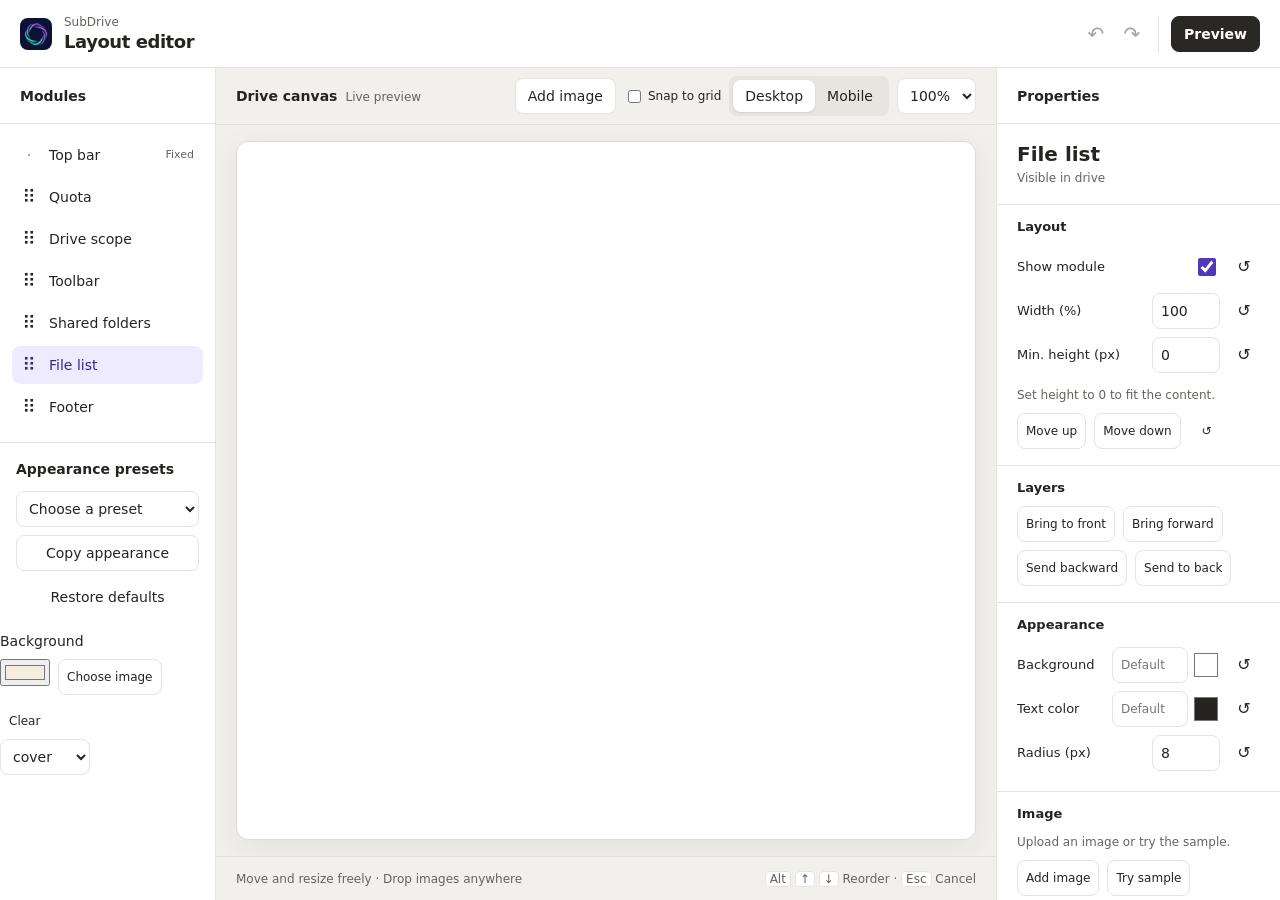
==== commit 5a60496b: "feat(editor): 图层次序与画布背景（D57） - 图层：模块与贴图统一 z 值，检查器新增 置顶/上移一层/下移一层/置底（z-front/z-up/z-down/z-back） - 渲染" ====
--- a/static/blocks-editor-en.html
+++ b/static/blocks-editor-en.html
@@ -164,6 +164,20 @@
       </select>
       <button id="copy">Copy appearance</button>
       <button id="reset" class="quiet">Restore defaults</button>
+      </div>
+      <div class="panel-section">
+        <label>Background</label>
+        <div class="field-buttons">
+          <input id="bg-color" type="color" value="#f4eee1" title="Colour">
+          <button id="bg-image" type="button">Choose image</button>
+          <button id="bg-clear" type="button" class="quiet">Clear</button>
+        </div>
+        <select id="bg-fit" aria-label="Fit">
+          <option value="cover">cover</option>
+          <option value="contain">contain</option>
+          <option value="repeat">repeat</option>
+        </select>
+        <input id="bg-file" type="file" accept="image/*" hidden>
     </div>
   </aside>
   <main class="stage" aria-label="Drive canvas">
@@ -279,6 +293,37 @@
   return state.canvas ? drive.querySelector(".drive-main").clientWidth / state.canvas.width : 1;
 }
 
+function nodeZ(id, source = state) {
+  const c = source.canvas; if (!c) return 0;
+  const b = c.blocks[id];
+  if (b && Number.isFinite(b.z)) return b.z;
+  const st = (c.stickers || []).find(s => s.id === id);
+  if (st && Number.isFinite(st.z)) return st.z;
+  const i = source.order.indexOf(id);
+  return i >= 0 ? i + 1 : 999;
+}
+function zList(source = state) {
+  const c = source.canvas; if (!c) return [];
+  return [...Object.keys(c.blocks).filter(id => id !== "topbar"),
+    ...(c.stickers || []).map(s => s.id)].sort((a, b) => nodeZ(a, source) - nodeZ(b, source));
+}
+function withZ(id, z, source) {
+  const c = source.canvas;
+  if ((c.stickers || []).some(s => s.id === id))
+    return { ...source, canvas: { ...c, stickers: c.stickers.map(s => s.id === id ? { ...s, z } : s) } };
+  return { ...source, canvas: { ...c, blocks: { ...c.blocks, [id]: { ...(c.blocks[id] || {}), z } } } };
+}
+function shiftZ(id, mode) {
+  if (!state.canvas) return;
+  const list = zList(); const i = list.indexOf(id); if (i < 0) return;
+  const j = mode === "front" ? list.length - 1 : mode === "back" ? 0 : mode === "up" ? i + 1 : i - 1;
+  if (j < 0 || j >= list.length || j === i) return;
+  list.splice(j, 0, list.splice(i, 1)[0]);
+  let next = state;
+  list.forEach((nid, index) => { next = withZ(nid, index + 1, next); });
+  commit(next);
+}
+
 function isSticker(id = selected) {
   return Boolean(state.canvas?.stickers.some(item => item.id === id));
 }
@@ -315,7 +360,7 @@
       if (!node || id === "topbar") continue;
       Object.assign(node.style, { position: "absolute", left: rect.x * scale + "px",
         top: rect.y * scale + "px", width: rect.w * scale + "px", minHeight: rect.h * scale + "px",
-        zIndex: String(source.order.indexOf(id) + 1) });
+        zIndex: String(nodeZ(id, source)) });
       height = Math.max(height, rect.y + Math.max(rect.h, node.offsetHeight / scale) + 40);
     }
     // 与生产画布相同，文字换行造成增高时只顺延原先不重叠的下方Modules。
@@ -335,6 +380,11 @@
       row.node.style.top = row.top + "px";
       height = Math.max(height, (row.top + row.node.offsetHeight) / scale + 40);
     });
+    const bg = canvas.bg || {};
+    main.style.backgroundColor = bg.color || "";
+    main.style.backgroundImage = bg.image ? 'url("' + bg.image + '")' : "";
+    main.style.backgroundSize = bg.fit === "contain" ? "contain" : bg.fit === "repeat" ? "auto" : "cover";
+    main.style.backgroundRepeat = bg.fit === "repeat" ? "repeat" : "no-repeat";
     for (const item of canvas.stickers) height = Math.max(height, item.y + item.h + 40);
     main.style.minHeight = height * scale + "px";
   }
@@ -360,7 +410,7 @@
     }
     const scale = main.clientWidth / canvas.width;
     Object.assign(node.style, { left: item.x * scale + "px", top: item.y * scale + "px",
-      width: item.w * scale + "px", height: item.h * scale + "px" });
+      width: item.w * scale + "px", height: item.h * scale + "px", zIndex: String(nodeZ(item.id, source)) });
     node.querySelector("img").src = item.image;
     node.querySelector("button").hidden = !editing || selected !== item.id;
     node.classList.toggle("selected", editing && selected === item.id);
@@ -565,6 +615,9 @@
     const sticker = state.canvas.stickers.find(item => item.id === selected);
     panel.innerHTML = '<div class="selected-head"><h3>Canvas image</h3><p>Move anywhere on the canvas</p></div>' +
       '<section class="group">' + coordinateFields(sticker) +
+      '<div class="field-buttons z-buttons"><button data-action="z-front">Bring to front</button>' +
+      '<button data-action="z-up">Bring forward</button><button data-action="z-down">Send backward</button>' +
+      '<button data-action="z-back">Send to back</button></div>' +
       '<div class="field-buttons"><button data-action="delete-sticker">Delete image</button></div></section>';
     if (focusSelector) panel.querySelector(focusSelector)?.focus({ preventScroll: true });
     return;
@@ -586,6 +639,10 @@
     (state.order[0] === id ? "disabled" : "") + '>Move up</button><button data-action="down" ' +
     (state.order.at(-1) === id ? "disabled" : "") + '>Move down</button>' +
     resetButton("order", "Order") + "</div>");
+  const layers = group("Layers",
+    '<div class="field-buttons z-buttons"><button data-action="z-front">Bring to front</button>' +
+    '<button data-action="z-up">Bring forward</button><button data-action="z-down">Send backward</button>' +
+    '<button data-action="z-back">Send to back</button></div>');
   const style = group("Appearance", colorField("bg", "Background", props.bg, fill) +
     colorField("fg", "Text color", props.fg, ink) +
     (fixed ? "" : numberField("radius", "Radius (px)", 0, 32, 1, props.radius ?? 8)));
@@ -604,7 +661,7 @@
       positioning + '"' + (props.visible ? "" : " disabled") + '>Position on canvas</button></div>' : ""));
   panel.innerHTML = '<div class="selected-head"><h3>' + labels[id] + "</h3><p>" +
     (fixed ? "Fixed module with editable colors" : props.visible ? "Visible in drive" : "Hidden. You can restore it here.") +
-    "</p></div>" + layout + style + sticker;
+    "</p></div>" + layout + layers + style + sticker;
   if (props.image) panel.querySelector(".sticker-preview").src = props.image;
   if (focusSelector) panel.querySelector(focusSelector)?.focus({ preventScroll: true });
 }
@@ -961,6 +1018,7 @@
   } else if (key) commit(withBlock(id, { [key]: defaults[key] }));
   const action = button.dataset.action;
   if (action === "up" || action === "down") moveBlock(id, action === "up" ? -1 : 1);
+  if (["z-front", "z-up", "z-down", "z-back"].includes(action)) { shiftZ(id, action.slice(2)); return; }
   if (action === "sample") commit(withBlock(id, { image: sampleSticker, fit: "cover", x: 50, y: 50 }));
   if (action === "upload") { pendingImage = id; $("#image-file").click(); }
   if (action === "position") {
@@ -1107,6 +1165,30 @@
 iframe.addEventListener("load", initDrive, { once: true });
 iframe.srcdoc = editorBoot?.preview || previewDocument;
 
+
+$("#bg-color").addEventListener("input", event => {
+  const c = ensureCanvas();
+  commit({ ...state, canvas: { ...c, bg: { ...(c.bg || {}), color: event.target.value } } });
+});
+$("#bg-fit").addEventListener("change", event => {
+  const c = ensureCanvas();
+  commit({ ...state, canvas: { ...c, bg: { ...(c.bg || {}), fit: event.target.value } } });
+});
+$("#bg-image").addEventListener("click", () => $("#bg-file").click());
+$("#bg-file").addEventListener("change", async event => {
+  const file = event.target.files && event.target.files[0];
+  event.target.value = "";
+  if (!file) return;
+  try {
+    const image = await prepareImage(file);
+    const c = ensureCanvas();
+    commit({ ...state, canvas: { ...c, bg: { ...(c.bg || {}), image, fit: c.bg?.fit || "cover" } } });
+  } catch { notice("图片无法读取"); }
+});
+$("#bg-clear").addEventListener("click", () => {
+  const c = ensureCanvas();
+  commit({ ...state, canvas: { ...c, bg: {} } });
+});
 </script>
 </body>
 </html>
